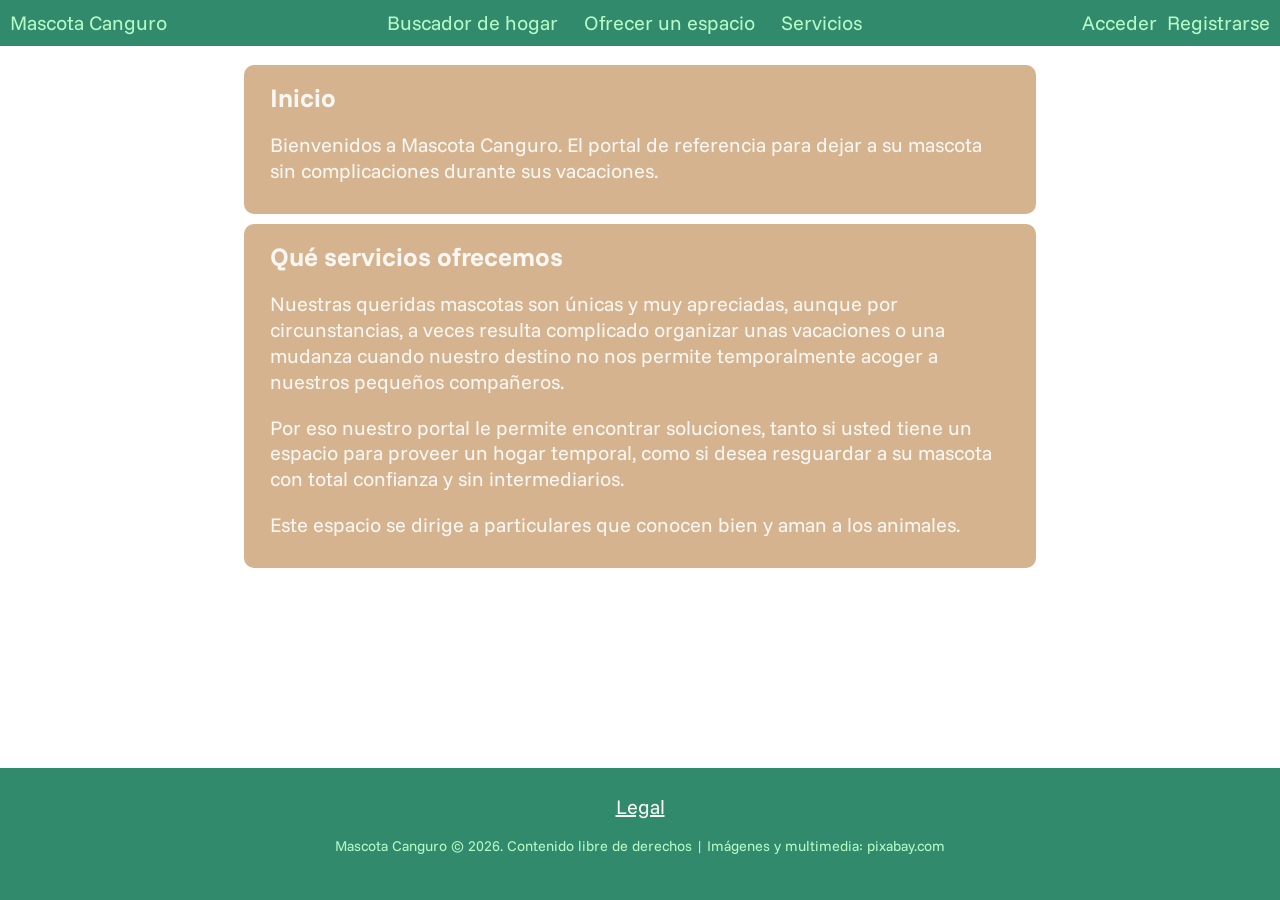
==== index.html @ 0e854c8a "20260302.1647 Changed file names and anchors." ====
<!DOCTYPE html>
<html lang="es">

<head>
    <meta charset="UTF-8">
    <meta name="viewport" content="width=device-width, initial-scale=1.0">
    <link rel="icon" type="image/png" href="favicon.png">
    <link rel="stylesheet" href="styles/variables.css" type="text/css" />
    <link rel="stylesheet" href="styles/styles.css" type="text/css" />
    <link rel="stylesheet" href="styles/forms.css" type="text/css" />
    <link rel="preconnect" href="https://fonts.googleapis.com" />
    <link rel="preconnect" href="https://fonts.gstatic.com" crossorigin />
    <script src="scripts/main.js" defer></script>
    <title>Mascota Canguro</title>
</head>

<body>
    <header class="header">
        <a href="index.html" class="brand">Mascota Canguro</a>

        <nav class="navegar">
            <ul>
                <li><a href="search.html">Buscador de hogar</a></li>
                <li><a href="spaces.html">Ofrecer un espacio</a></li>
                <li><a href="services.html">Servicios</a></li>
            </ul>
        </nav>

        <div class="auth">
            <a href="login.html">Acceder</a>
            <a href="register.html">Registrarse</a>
        </div>
    </header>

    <main>
        <div class="background">
            <video autoplay muted loop src="assets/dogrun.mp4"></video>
        </div>

        <div class="max-container"">
            <section class=" entitulado">
            <h1 class="titulo">Inicio</h1>
            <p class="descripcion">Bienvenidos a Mascota Canguro. El portal de referencia para dejar a su mascota sin
                complicaciones durante sus vacaciones.</p>
            </section>

            <section class="contenido">
                <h2>Qué servicios ofrecemos</h2>
                <p>Nuestras queridas mascotas son únicas y muy apreciadas, aunque por circunstancias, a veces resulta
                    complicado organizar
                    unas vacaciones o una mudanza cuando nuestro destino no nos permite temporalmente acoger a nuestros
                    pequeños compañeros.</p>
                <p>Por eso nuestro portal le permite encontrar soluciones, tanto si usted tiene un espacio para proveer
                    un hogar temporal, como
                    si desea resguardar a su mascota con total confianza y sin intermediarios.</p>
                <p>Este espacio se dirige a particulares que conocen bien y aman a los animales.</p>
            </section>
        </div>
    </main>

    <footer>
        <a href="legal.html">Legal</a>
        <p>Mascota Canguro © 2026. Contenido libre de derechos | Imágenes y multimedia: pixabay.com</p>
    </footer>
</body>

</html>
---- styles/variables.css ----
/*
#e1b07e, #ccff66, #587291, #171738, #ee92c2

    --color-A: #08724fd3;
    --color-B: #0fb17b;
    --color-C: #b9b192e6;
    --color-D: #b5fac6;
    --color-E: #F9F7F3;

    --color-A: #2d2d5a;
    --color-B: #587291;
    --color-C: #e1b07e;
    --color-D: #ee92c2;
    --color-E: #e1f9b1;
*/

@import url('https://fonts.googleapis.com/css2?family=Funnel+Sans:ital,wght@0,300..800;1,300..800&display=swap');

:root {
    --color-A: #08724fd3;
    --color-B: #0fb17b;
    --color-C: #cea57bd7;
    --color-D: #b5fac6;
    --color-E: #F9F7F3;
    --np: 1.618rem;
    --mp: 0.618rem;
}
---- styles/styles.css ----
html {
    height: 100%;
    overflow-y: scroll;
    font-size: 100%;
    box-sizing: border-box;
}

main {
    padding: var(--mp);
    color: var(--color-E);
}

.max-container {
    width: 100%;
    margin-inline: auto;
}

/*background*/
.background {
    position: fixed;
    inset: 0;
    overflow: hidden;
    z-index: -1;

    img,
    video {
        width: 100%;
        height: 100%;
        object-fit: cover;
        object-position: center;
        opacity: 33%;
    }
}

/*background*/

body {
    display: flex;
    flex-direction: column;
    height: 100%;
    margin: 0;
    font-family: 'Funnel Sans', sans-serif;
    font-size: clamp(16px, 4vw, 20px);
    line-height: var(--np);
}

.header {
    display: flex;
    flex-direction:row;
    align-items: center;
    gap: var(--np);
    padding: var(--mp);
    background: var(--color-A);

    * {
        text-decoration: none;
        color: var(--color-D);
        white-space: nowrap;
    }
}


.navegar {
    width: 100%;

    ul {
        display: flex;
        flex: 1 1 140px;
        flex-direction: column;
        list-style: none;
        align-items: center;
        justify-content: center;
        gap: var(--np);
        color: var(--color-D);
        margin: 0;
        padding: 0;
    }
}

.auth {
    display: flex;
    gap: var(--mp);
}

.entitulado,
.contenido {
    background: var(--color-C);
    padding: var(--mp) var(--np);
    border-radius: var(--mp);
    margin-top: var(--mp);
}

h1,
h2 {
    margin-block-start: var(--mp);
    color: var(--color-E);
    font-size: var(--np);
}

/*cards*/
.card-container {
    margin-top: var(--np);
    display: flex;
    justify-content: center;

    .cards {
        display: grid;
        grid-template-columns: repeat(auto-fit, minmax(260px, 1fr));
        gap: var(--mp);
        width: 100%;

        img {
            width: 100%;
            height: clamp(150px, 25vw, 200px);
            object-fit: cover;
        }

        h3,
        p {
            padding: 0 var(--mp);
        }

        h3 {
            font-size: clamp(1rem, 3vw, 1.2rem);
            margin-bottom: var(--mp);
            margin-top: 0;
            background-color: var(--color-E);
            color: var(--color-A);
        }

        p {
            margin: 0 0 var(--mp) 0;
            font-size: clamp(0.9rem, 2.5vw, 1rem);
        }
    }
}

.individual-card {
    min-width: 220px;
    background-color: var(--color-C);
    font-size: clamp(1rem, 4vw, 1.2rem);
    border-radius: var(--mp);
    overflow: hidden;
    display: flex;
    flex-direction: column;
    /*animación*/
    transition: transform 0.2s ease, box-shadow 0.2s ease;

    &:hover {
        transform: scale(1.011);
        box-shadow: 0 3px 13px var(--color-A);
    }
}

/*cards*/

/* footer */
footer {
    background: var(--color-A);
    padding: var(--np);
    text-align: center;
    margin-top: auto;

    a {
        display: flexbox;
        flex-direction: column;
        margin: var(--mp) var(--np);
        color: var(--color-E);
        white-space: nowrap;
    }

    p {
        font-size: 0.9rem;
        color: var(--color-D);
    }
}

/* footer */

/*media resize*/
@media (min-width: 768px) {
    .header {
        flex-direction: row;
        align-items: center;
        justify-content: space-between;
    }

    .navegar {
        flex: 1;
        display: flex;
        justify-content: center;

        ul {
            flex-direction: row;
            justify-content: center;
            gap: var(--np);
        }
    }

    .auth {
        justify-content: flex-end;
    }

    .max-container {
        max-width: 61.8vw;
    }
}
---- styles/forms.css ----
fieldset {
    .formulario {
        display: flex;
        flex-direction: column;
        label {
            margin-top: var(--mp);
        }
        optgroup {

        }
    }
    margin-bottom: var(--mp);
}

.botones {
    margin-top: var(--np);
    display: flex;
    flex-direction: row;
    justify-content:space-between;
}
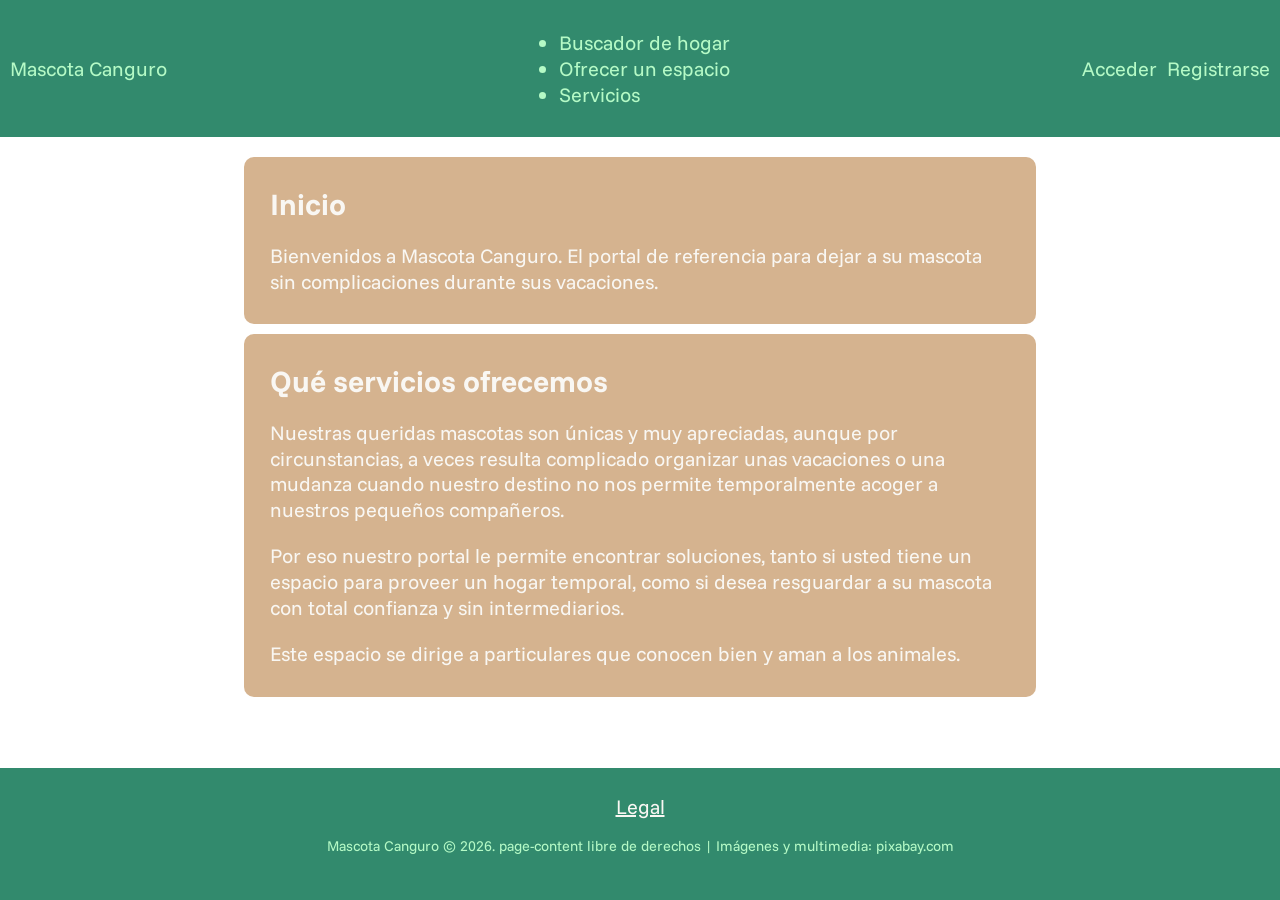
==== commit 7b24d282: "20260302.1720 Changed styles groups. html classes purge and rename." ====
--- a/index.html
+++ b/index.html
@@ -38,13 +38,13 @@
         </div>
 
         <div class="max-container"">
-            <section class=" entitulado">
+            <section class=" page-title">
             <h1 class="titulo">Inicio</h1>
             <p class="descripcion">Bienvenidos a Mascota Canguro. El portal de referencia para dejar a su mascota sin
                 complicaciones durante sus vacaciones.</p>
             </section>
 
-            <section class="contenido">
+            <section class="page-content">
                 <h2>Qué servicios ofrecemos</h2>
                 <p>Nuestras queridas mascotas son únicas y muy apreciadas, aunque por circunstancias, a veces resulta
                     complicado organizar
@@ -60,7 +60,7 @@
 
     <footer>
         <a href="legal.html">Legal</a>
-        <p>Mascota Canguro © 2026. Contenido libre de derechos | Imágenes y multimedia: pixabay.com</p>
+        <p>Mascota Canguro © 2026. page-content libre de derechos | Imágenes y multimedia: pixabay.com</p>
     </footer>
 </body>
 
--- a/styles/styles.css
+++ b/styles/styles.css
@@ -6,33 +6,36 @@
 }
 
 main {
+    /*margin and default font color*/
     padding: var(--mp);
     color: var(--color-E);
-}
-
-.max-container {
-    width: 100%;
-    margin-inline: auto;
-}
-
-/*background*/
-.background {
-    position: fixed;
-    inset: 0;
-    overflow: hidden;
-    z-index: -1;
-
-    img,
-    video {
+    /*margin and default font color*/
+
+    /*background*/
+    .background {
+        position: fixed;
+        inset: 0;
+        overflow: hidden;
+        z-index: -1;
+
+        img,
+        video {
+            width: 100%;
+            height: 100%;
+            object-fit: cover;
+            object-position: center;
+            opacity: 33%;
+        }
+    }
+    /*background*/
+
+    /*body capsule*/
+    .max-container {
         width: 100%;
-        height: 100%;
-        object-fit: cover;
-        object-position: center;
-        opacity: 33%;
-    }
-}
-
-/*background*/
+        margin-inline: auto;
+    }
+    /*body capsule*/
+}
 
 body {
     display: flex;
@@ -46,9 +49,8 @@
 
 .header {
     display: flex;
-    flex-direction:row;
+    flex-direction: row;
     align-items: center;
-    gap: var(--np);
     padding: var(--mp);
     background: var(--color-A);
 
@@ -57,41 +59,37 @@
         color: var(--color-D);
         white-space: nowrap;
     }
-}
-
-
-.navegar {
-    width: 100%;
-
-    ul {
+
+    .auth {
         display: flex;
-        flex: 1 1 140px;
-        flex-direction: column;
-        list-style: none;
-        align-items: center;
-        justify-content: center;
-        gap: var(--np);
-        color: var(--color-D);
-        margin: 0;
-        padding: 0;
-    }
-}
-
-.auth {
-    display: flex;
-    gap: var(--mp);
-}
-
-.entitulado,
-.contenido {
+        gap: var(--mp);
+    }
+
+    .navigate {
+        width: 100%;
+
+        ul {
+            display: flex;
+            flex: 1 1 140px;
+            flex-direction: column;
+            list-style: none;
+            align-items: center;
+            justify-content: center;
+            margin: 0;
+            padding: 0;
+        }
+    }
+}
+
+.page-title,
+.page-content {
     background: var(--color-C);
     padding: var(--mp) var(--np);
     border-radius: var(--mp);
     margin-top: var(--mp);
 }
 
-h1,
-h2 {
+.h-title {
     margin-block-start: var(--mp);
     color: var(--color-E);
     font-size: var(--np);
@@ -132,23 +130,23 @@
             margin: 0 0 var(--mp) 0;
             font-size: clamp(0.9rem, 2.5vw, 1rem);
         }
-    }
-}
-
-.individual-card {
-    min-width: 220px;
-    background-color: var(--color-C);
-    font-size: clamp(1rem, 4vw, 1.2rem);
-    border-radius: var(--mp);
-    overflow: hidden;
-    display: flex;
-    flex-direction: column;
-    /*animación*/
-    transition: transform 0.2s ease, box-shadow 0.2s ease;
-
-    &:hover {
-        transform: scale(1.011);
-        box-shadow: 0 3px 13px var(--color-A);
+
+        .individual-card {
+            min-width: 220px;
+            background-color: var(--color-C);
+            font-size: clamp(1rem, 4vw, 1.2rem);
+            border-radius: var(--mp);
+            overflow: hidden;
+            display: flex;
+            flex-direction: column;
+            /*animación*/
+            transition: transform 0.2s ease, box-shadow 0.2s ease;
+
+            &:hover {
+                transform: scale(1.011);
+                box-shadow: 0 3px 13px var(--color-A);
+            }
+        }
     }
 }
 
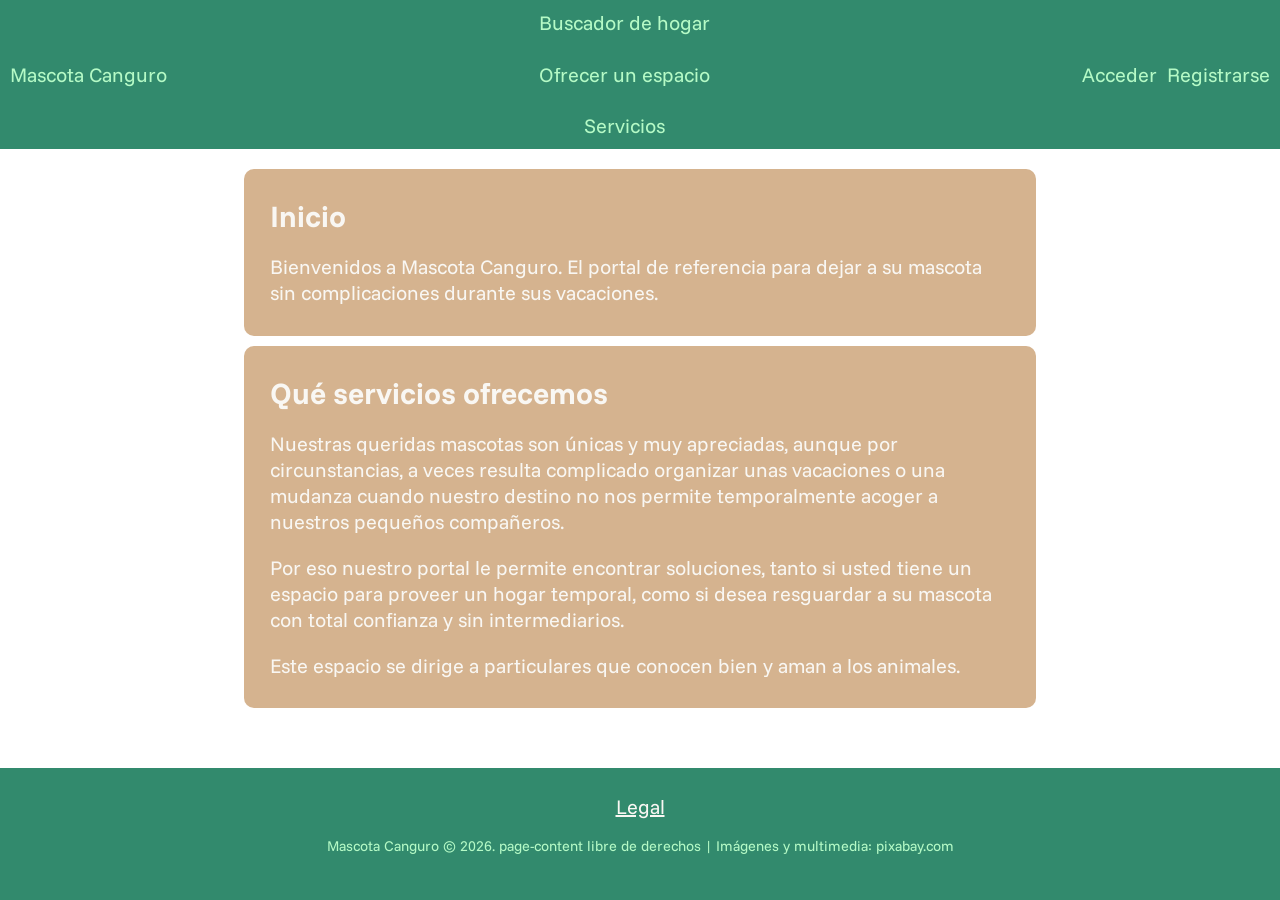
==== commit 04af37b9: "20260303.0918 changed nav class for index. refactor styles." ====
--- a/index.html
+++ b/index.html
@@ -18,7 +18,7 @@
     <header class="header">
         <a href="index.html" class="brand">Mascota Canguro</a>
 
-        <nav class="navegar">
+        <nav class="navigate">
             <ul>
                 <li><a href="search.html">Buscador de hogar</a></li>
                 <li><a href="spaces.html">Ofrecer un espacio</a></li>
--- a/styles/styles.css
+++ b/styles/styles.css
@@ -183,7 +183,7 @@
         justify-content: space-between;
     }
 
-    .navegar {
+    .navigate {
         flex: 1;
         display: flex;
         justify-content: center;
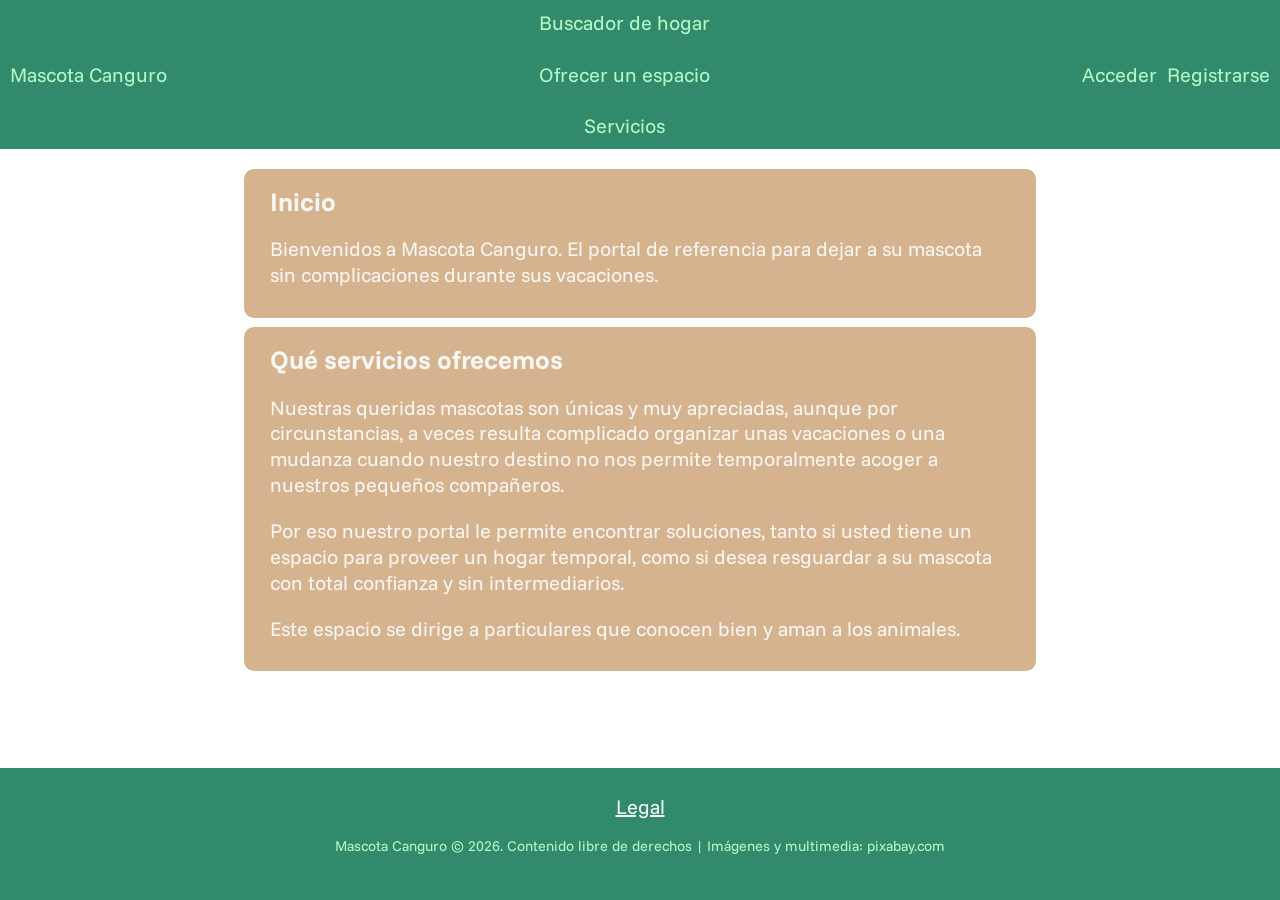
==== commit 05873500: "20260303.1701 deleted legal.html as unused. Added a generic PDF file generated by AI as href target " ====
--- a/index.html
+++ b/index.html
@@ -7,7 +7,6 @@
     <link rel="icon" type="image/png" href="favicon.png">
     <link rel="stylesheet" href="styles/variables.css" type="text/css" />
     <link rel="stylesheet" href="styles/styles.css" type="text/css" />
-    <link rel="stylesheet" href="styles/forms.css" type="text/css" />
     <link rel="preconnect" href="https://fonts.googleapis.com" />
     <link rel="preconnect" href="https://fonts.gstatic.com" crossorigin />
     <script src="scripts/main.js" defer></script>
@@ -38,14 +37,14 @@
         </div>
 
         <div class="max-container"">
-            <section class=" page-title">
-            <h1 class="titulo">Inicio</h1>
-            <p class="descripcion">Bienvenidos a Mascota Canguro. El portal de referencia para dejar a su mascota sin
+            <section class="page-title">
+            <h1 class="headers-title">Inicio</h1>
+            <p>Bienvenidos a Mascota Canguro. El portal de referencia para dejar a su mascota sin
                 complicaciones durante sus vacaciones.</p>
             </section>
 
             <section class="page-content">
-                <h2>Qué servicios ofrecemos</h2>
+                <h2 class="headers-title">Qué servicios ofrecemos</h2>
                 <p>Nuestras queridas mascotas son únicas y muy apreciadas, aunque por circunstancias, a veces resulta
                     complicado organizar
                     unas vacaciones o una mudanza cuando nuestro destino no nos permite temporalmente acoger a nuestros
@@ -59,8 +58,8 @@
     </main>
 
     <footer>
-        <a href="legal.html">Legal</a>
-        <p>Mascota Canguro © 2026. page-content libre de derechos | Imágenes y multimedia: pixabay.com</p>
+        <a href="files/legal.pdf" target="_blank">Legal</a>
+        <p>Mascota Canguro © 2026. Contenido libre de derechos | Imágenes y multimedia: pixabay.com</p>
     </footer>
 </body>
 
--- a/styles/styles.css
+++ b/styles/styles.css
@@ -89,7 +89,7 @@
     margin-top: var(--mp);
 }
 
-.h-title {
+.headers-title {
     margin-block-start: var(--mp);
     color: var(--color-E);
     font-size: var(--np);
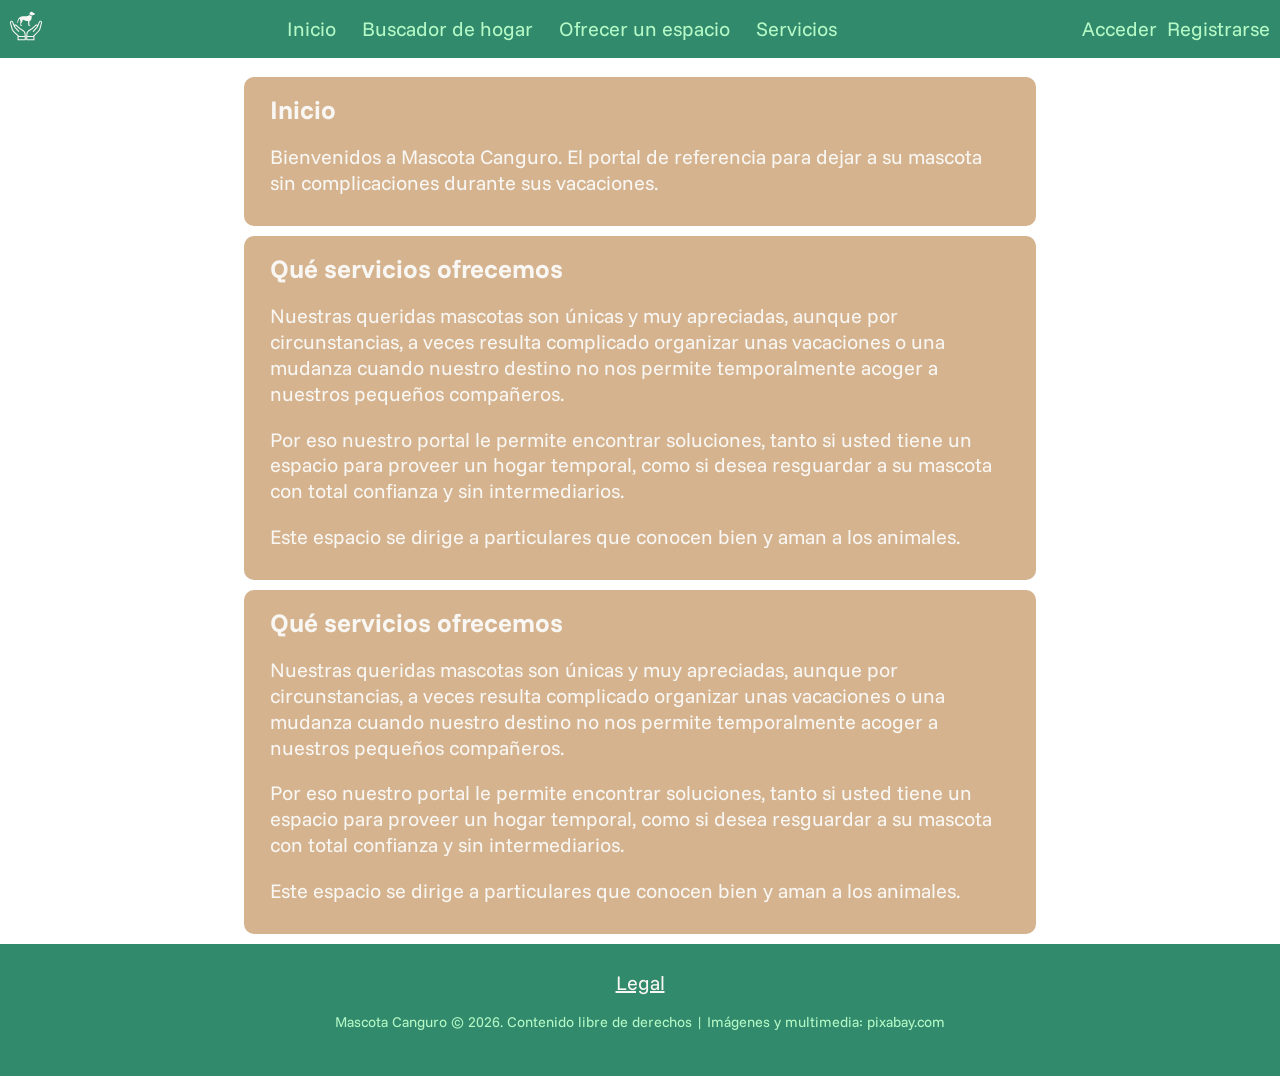
==== commit 07bce84a: "20260305.1620 README.md -> Updated pages; index.html/styles.css -> Tests with hamburger menu; servic" ====
--- a/index.html
+++ b/index.html
@@ -10,15 +10,30 @@
     <link rel="preconnect" href="https://fonts.googleapis.com" />
     <link rel="preconnect" href="https://fonts.gstatic.com" crossorigin />
     <script src="scripts/main.js" defer></script>
-    <title>Mascota Canguro</title>
+    <title>Mascota Canguro - Inicio</title>
 </head>
 
 <body>
     <header class="header">
-        <a href="index.html" class="brand">Mascota Canguro</a>
+        <a href="index.html" class="brand">
+            <svg width="32px" height="32px" version="1.1" id="Layer_1" xmlns="http://www.w3.org/2000/svg"
+                xmlns:xlink="http://www.w3.org/1999/xlink" x="0px" y="0px" viewBox="0 0 122.88 109.16"
+                style="enable-background:new 0 0 122.88 109.16" xml:space="preserve">
+                <g>
+                    <path
+                        d="M66.41,92.93h21.91c1.76-1.75,3.69-3.57,5.65-5.42c4.11-3.89,8.4-7.95,12.81-13.03c5.04-5.81,5.58-7.82,7.11-13.51 c0.29-1.07,0.61-2.27,1.03-3.76l2.62-9.21l0.03-0.1c1.4-4.1,1.51-6.81,0.93-8.37c-0.18-0.48-0.41-0.8-0.68-0.97 c-0.21-0.14-0.49-0.19-0.78-0.16c-0.68,0.07-1.45,0.5-2.15,1.27l-7.78,18.53c-0.07,0.17-0.17,0.33-0.28,0.47 c-0.46,0.83-1.08,1.64-1.88,2.41l-13.8,15.39c-0.75,0.84-2.04,0.91-2.87,0.16c-0.84-0.75-0.91-2.04-0.16-2.87l13.81-15.39 c0.06-0.07,0.12-0.14,0.19-0.2c1.43-1.36,1.88-2.83,1.63-3.9c-0.08-0.33-0.22-0.61-0.42-0.8c-0.19-0.17-0.44-0.29-0.75-0.32v0 c-1.23-0.13-3.04,0.78-5.25,3.39l0,0c-0.06,0.07-0.13,0.14-0.2,0.21l-5.35,4.72l-0.03,0.03c-5.79,5.48-8.28,6.78-12.82,9.15 c-0.95,0.5-1.99,1.04-3.28,1.74c-0.51,0.28-1.01,0.62-1.5,0.99c-0.52,0.4-1.02,0.81-1.49,1.21c-2.4,2.02-3.66,3.66-4.38,5.47 c-0.75,1.88-1.02,4.17-1.39,7.31c-0.15,1.27-0.26,2.52-0.35,3.77C66.47,91.75,66.44,92.35,66.41,92.93L66.41,92.93z M75.02,5.09 c10.22-11.03,11.94-1.01,19.46,1.1C95.39,6.44,96.07,6.5,96,6.93c-0.66,4.32-2.07,5.14-3.64,5.18c-1.74,0.05-3.15,0.02-4.2,0.51 c-1.33,0.63-2.29,1.45-3,2.41L74.48,9.58C74.83,8.32,75.01,6.83,75.02,5.09L75.02,5.09L75.02,5.09z M84.05,17.11 c-2.27,6.06,0.76,15.08-9.42,18.4c-0.61,5.16-0.59,10.33,0.14,15.49l1.24-0.13c2.23-0.24,2.21,1.78,1.15,3.09h-6.58 C70.1,47.77,68.91,41,69.41,35.09c-3.47,0.93-5.55,0.68-9.32-0.75c-1.83-0.7-9.36-5.2-11.41-3.37c-1.15,1.04,1.92,5.17-5.67,12.51 l0.14,7.26l1.28,0c1.94,0,1.84,1.94,1.13,3.21h-3.75c-2.49,0-1.97,0.27-2-2.36l-0.06-5.65l-0.4-3.5c0.01-2.09,1.5-4.31,0.07-9.27 c-0.94-3.29-0.87-5.9-3.34-6.27c-2.29,4.63-4.49,8.86-6.42,13.71c-0.13,0.33-0.31,0.64-0.47,0.96c-2.2,5.06-3.12,1.26-1.89-1.75 l0.82-2c1.05-4.24,4.02-12.2,6.82-15.15c10.56-11.14,31.96-0.6,38.26-10.24L84.05,17.11L84.05,17.11L84.05,17.11z M73.26,12.39 l0.08-0.13C73.32,12.3,73.29,12.34,73.26,12.39L73.26,12.39z M74.12,10.67c-0.04,0.12-0.09,0.25-0.13,0.37L74.12,10.67L74.12,10.67 z M56.47,92.93H34.55c-1.76-1.75-3.69-3.57-5.65-5.42c-4.11-3.89-8.4-7.95-12.81-13.03c-5.04-5.81-5.58-7.82-7.11-13.51 C8.7,59.9,8.38,58.7,7.96,57.21L5.34,48l-0.03-0.1c-1.4-4.1-1.51-6.81-0.93-8.37c0.18-0.48,0.41-0.8,0.68-0.97 c0.21-0.14,0.49-0.19,0.78-0.16C6.53,38.47,7.3,38.9,8,39.67l7.78,18.53c0.07,0.17,0.17,0.33,0.28,0.47 c0.46,0.83,1.08,1.64,1.88,2.41l13.8,15.39c0.75,0.84,2.04,0.91,2.87,0.16c0.84-0.75,0.91-2.04,0.16-2.87L20.96,58.36 c-0.06-0.07-0.12-0.14-0.19-0.2c-1.43-1.36-1.88-2.83-1.63-3.9c0.08-0.33,0.22-0.61,0.42-0.8c0.19-0.17,0.44-0.29,0.75-0.32v0 c1.23-0.13,3.05,0.78,5.25,3.39l0,0c0.06,0.07,0.13,0.14,0.2,0.21l5.35,4.72l0.03,0.03c5.79,5.48,8.28,6.78,12.82,9.15 c0.95,0.5,1.99,1.04,3.28,1.74c0.51,0.28,1.01,0.62,1.5,0.99c0.52,0.4,1.02,0.81,1.49,1.21c2.4,2.02,3.66,3.66,4.38,5.47 c0.75,1.88,1.02,4.17,1.39,7.31c0.15,1.27,0.26,2.52,0.35,3.77C56.41,91.75,56.44,92.35,56.47,92.93L56.47,92.93z M29.45,93.63 c-0.31,0.36-0.5,0.83-0.5,1.34v12.14c0,1.13,0.92,2.04,2.04,2.04h27.58c1.13,0,2.04-0.92,2.04-2.04V94.86c0-1.3-0.08-2.7-0.17-4 c-0.09-1.33-0.21-2.65-0.36-3.96c-0.4-3.43-0.7-5.94-1.66-8.35c-0.99-2.47-2.58-4.6-5.53-7.09c-0.54-0.46-1.09-0.92-1.67-1.35 c-0.61-0.46-1.27-0.9-2.01-1.31c-1.2-0.65-2.32-1.24-3.34-1.78c-4.2-2.2-6.5-3.4-11.91-8.52c-0.04-0.04-0.09-0.08-0.13-0.11 L28.6,53.8c-3.19-3.73-6.31-4.97-8.7-4.71l-0.01,0v0c-1.17,0.12-2.17,0.58-2.97,1.28l-5.27-12.56l-0.01,0 c-0.08-0.18-0.18-0.35-0.31-0.51c-1.46-1.75-3.31-2.77-5.08-2.95c-1.21-0.12-2.38,0.14-3.4,0.8c-0.97,0.63-1.77,1.61-2.27,2.96 c-0.88,2.35-0.86,6,0.86,11.05l2.6,9.15c0.38,1.32,0.71,2.59,1.02,3.71c1.7,6.35,2.3,8.6,7.97,15.12 c4.49,5.17,8.88,9.33,13.1,13.32C27.23,91.52,28.33,92.56,29.45,93.63L29.45,93.63z M33.35,97.02c0.27,0.06,0.55,0.06,0.83,0h22.34 v8.06H33.03v-8.06H33.35L33.35,97.02z M93.43,93.63c0.31,0.36,0.5,0.83,0.5,1.34v12.14c0,1.13-0.91,2.04-2.04,2.04H64.32 c-1.13,0-2.04-0.92-2.04-2.04V94.86c0-0.07,0-0.15,0.01-0.22c0.03-1.31,0.08-2.58,0.16-3.78c0.09-1.33,0.21-2.65,0.36-3.96 c0.4-3.43,0.7-5.94,1.66-8.35c0.99-2.47,2.58-4.6,5.53-7.09c0.54-0.46,1.09-0.92,1.67-1.35c0.61-0.46,1.27-0.9,2.01-1.31 c1.2-0.65,2.32-1.24,3.34-1.78c4.2-2.2,6.5-3.4,11.91-8.52c0.04-0.04,0.09-0.08,0.13-0.11l5.22-4.61c3.19-3.73,6.31-4.97,8.7-4.71 l0.01,0v0c1.17,0.12,2.17,0.58,2.97,1.28l5.27-12.56l0.01,0c0.08-0.18,0.18-0.35,0.31-0.51c1.46-1.75,3.31-2.77,5.08-2.95 c1.21-0.12,2.38,0.14,3.4,0.8c0.97,0.63,1.77,1.61,2.27,2.96c0.88,2.35,0.86,6-0.86,11.05l-2.6,9.15 c-0.38,1.32-0.71,2.59-1.02,3.71c-1.7,6.35-2.3,8.6-7.97,15.12c-4.49,5.17-8.88,9.33-13.1,13.32 C95.65,91.52,94.55,92.56,93.43,93.63L93.43,93.63z M89.53,97.02c-0.27,0.06-0.55,0.06-0.83,0H66.36v8.06h23.49v-8.06H89.53 L89.53,97.02z" />
+                </g>
+            </svg>
+        </a>
+
+        <input type="checkbox" id="menu-toggle" class="menu-toggle">
+        <label for="menu-toggle" class="hamburger">
+            ☰
+        </label>
 
         <nav class="navigate">
             <ul>
+                <li><a href="index.html" class="brand">Inicio</a></li>
                 <li><a href="search.html">Buscador de hogar</a></li>
                 <li><a href="spaces.html">Ofrecer un espacio</a></li>
                 <li><a href="services.html">Servicios</a></li>
@@ -33,14 +48,26 @@
 
     <main>
         <div class="background">
-            <video autoplay muted loop src="assets/dogrun.mp4"></video>
+            <video autoplay muted loop src="assets/video/dogrun.mp4"></video>
         </div>
 
         <div class="max-container"">
-            <section class="page-title">
+            <section class=" page-title">
             <h1 class="headers-title">Inicio</h1>
             <p>Bienvenidos a Mascota Canguro. El portal de referencia para dejar a su mascota sin
                 complicaciones durante sus vacaciones.</p>
+            </section>
+
+            <section class="page-content">
+                <h2 class="headers-title">Qué servicios ofrecemos</h2>
+                <p>Nuestras queridas mascotas son únicas y muy apreciadas, aunque por circunstancias, a veces resulta
+                    complicado organizar
+                    unas vacaciones o una mudanza cuando nuestro destino no nos permite temporalmente acoger a nuestros
+                    pequeños compañeros.</p>
+                <p>Por eso nuestro portal le permite encontrar soluciones, tanto si usted tiene un espacio para proveer
+                    un hogar temporal, como
+                    si desea resguardar a su mascota con total confianza y sin intermediarios.</p>
+                <p>Este espacio se dirige a particulares que conocen bien y aman a los animales.</p>
             </section>
 
             <section class="page-content">
--- a/styles/styles.css
+++ b/styles/styles.css
@@ -27,6 +27,7 @@
             opacity: 33%;
         }
     }
+
     /*background*/
 
     /*body capsule*/
@@ -34,6 +35,7 @@
         width: 100%;
         margin-inline: auto;
     }
+
     /*body capsule*/
 }
 
@@ -50,6 +52,7 @@
 .header {
     display: flex;
     flex-direction: row;
+    justify-content: space-between;
     align-items: center;
     padding: var(--mp);
     background: var(--color-A);
@@ -60,17 +63,47 @@
         white-space: nowrap;
     }
 
+    .brand {
+        fill: var(--color-E);
+    }
+
     .auth {
         display: flex;
         gap: var(--mp);
     }
 
+    .menu-toggle {
+        display: none;
+    }
+
+    .hamburger {
+        width: 34px;
+        height: 34px;
+        align-content: center;
+        text-align: center;
+        display: block;
+        cursor: pointer;
+        position: fixed;
+        transform: translateY(55px);
+        background-color: var(--color-A);
+        border-radius: 50%;
+    }
+
+    .menu-toggle:checked+.hamburger+.navigate {
+        display: block;
+
+        ul {
+            flex-direction: row;
+            align-items: center;
+            padding: var(--mp) 0;
+        }
+    }
+
     .navigate {
+        display: none;
         width: 100%;
 
         ul {
-            display: flex;
-            flex: 1 1 140px;
             flex-direction: column;
             list-style: none;
             align-items: center;
@@ -181,19 +214,26 @@
         flex-direction: row;
         align-items: center;
         justify-content: space-between;
-    }
-
-    .navigate {
-        flex: 1;
-        display: flex;
-        justify-content: center;
-
-        ul {
-            flex-direction: row;
+
+        .hamburger {
+            display: none;
+        }
+
+        .navigate {
+            display: flex;
             justify-content: center;
-            gap: var(--np);
-        }
-    }
+
+            ul {
+                display: flex;
+                flex: 1 1 140px;
+                flex-direction: row;
+                justify-content: center;
+                gap: var(--np);
+            }
+        }
+    }
+
+
 
     .auth {
         justify-content: flex-end;
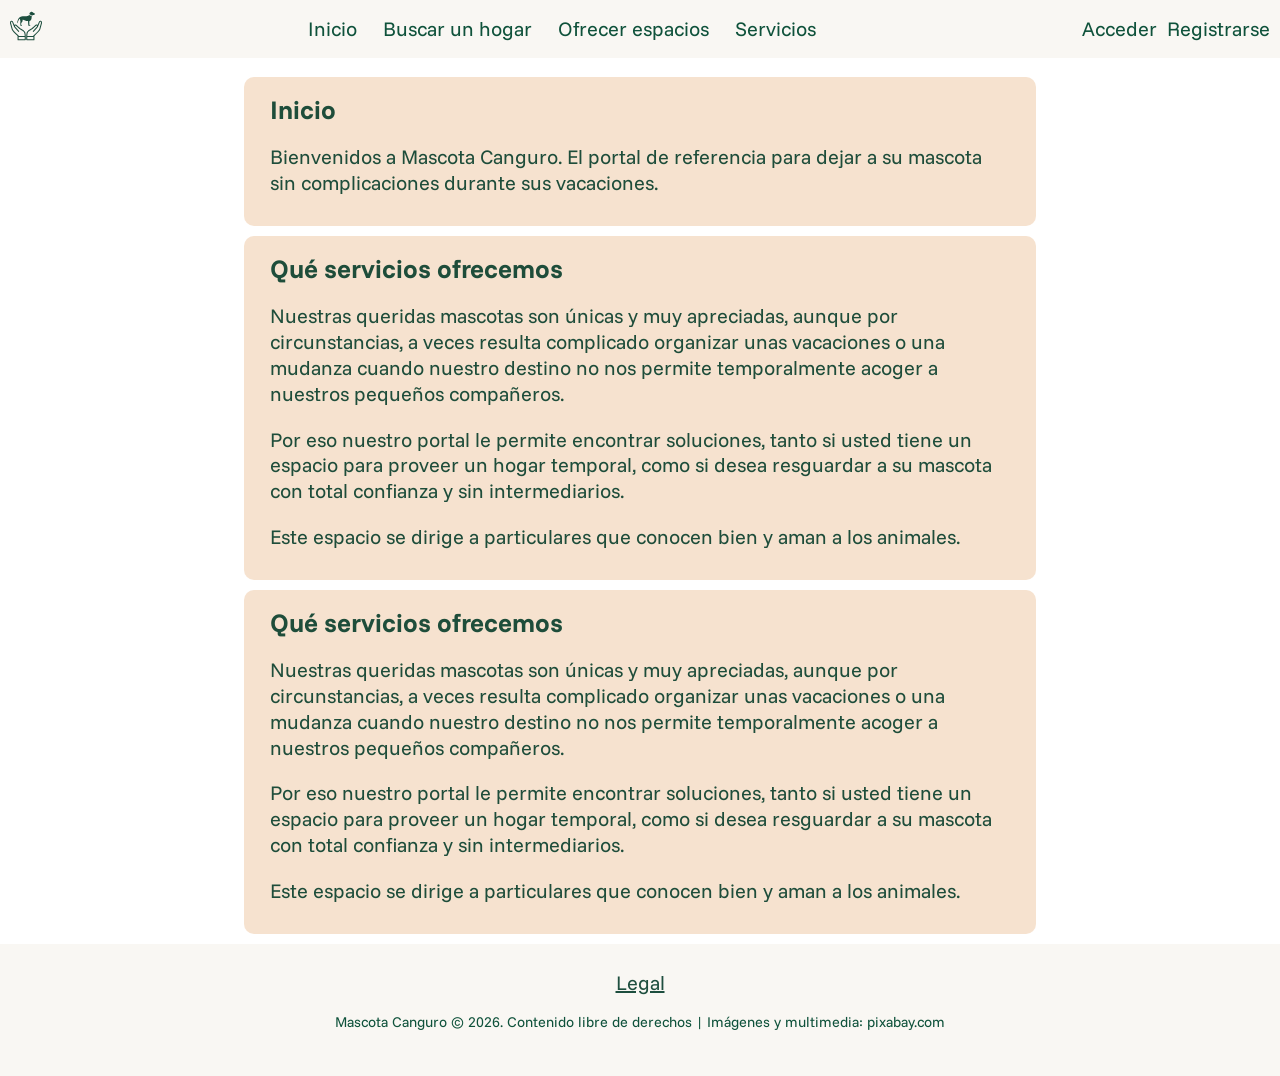
==== commit 0e2a0052: "20260305.1658 variables.css -> Added dark/light mode compatibility; *.hmtl -> added hamburguer butto" ====
--- a/index.html
+++ b/index.html
@@ -29,13 +29,13 @@
         <input type="checkbox" id="menu-toggle" class="menu-toggle">
         <label for="menu-toggle" class="hamburger">
             ☰
-        </label>
+        </label></input>
 
         <nav class="navigate">
             <ul>
                 <li><a href="index.html" class="brand">Inicio</a></li>
-                <li><a href="search.html">Buscador de hogar</a></li>
-                <li><a href="spaces.html">Ofrecer un espacio</a></li>
+                <li><a href="search.html">Buscar un hogar</a></li>
+                <li><a href="spaces.html">Ofrecer espacios</a></li>
                 <li><a href="services.html">Servicios</a></li>
             </ul>
         </nav>
--- a/styles/variables.css
+++ b/styles/variables.css
@@ -17,11 +17,20 @@
 @import url('https://fonts.googleapis.com/css2?family=Funnel+Sans:ital,wght@0,300..800;1,300..800&display=swap');
 
 :root {
-    --color-A: #08724fd3;
-    --color-B: #0fb17b;
-    --color-C: #cea57bd7;
+    --color-E: #033a28e3;
+    --color-D: #0f523b;
+    --color-C: #f5ddc6d7;
+    --color-B: #b5fac6;
+    --color-A: #F9F7F3;
+
+    @media (prefers-color-scheme: dark) {
+    --color-A: #033a28e3;
+    --color-B: #0f523b;
+    --color-C: #7c552ed7;
     --color-D: #b5fac6;
     --color-E: #F9F7F3;
+}
     --np: 1.618rem;
     --mp: 0.618rem;
-}+}
+
--- a/styles/styles.css
+++ b/styles/styles.css
@@ -87,13 +87,21 @@
         transform: translateY(55px);
         background-color: var(--color-A);
         border-radius: 50%;
-    }
+        z-index: 1;
+    }
+
 
     .menu-toggle:checked+.hamburger+.navigate {
         display: block;
+        position: fixed;
+        width: fit-content;
+        padding: var(--mp) var(--np);
+        border-radius: var(--mp);
+        transform: translateY(144px);
+        background-color: var(--color-A);
 
         ul {
-            flex-direction: row;
+            justify-items: left;
             align-items: center;
             padding: var(--mp) 0;
         }
@@ -229,6 +237,28 @@
                 flex-direction: row;
                 justify-content: center;
                 gap: var(--np);
+                margin-left: var(--mp);
+                margin-right: var(--mp);
+            }
+        }
+
+        .menu-toggle:checked+.hamburger+.navigate {
+            position:unset;
+            display: flex;
+            justify-content: space-between;
+            padding: 0;
+            border-radius: 0;
+            transform: translateY(0);
+            background-color:rgba(255, 255, 255, 0);
+
+            ul {
+                display: flex;
+                flex: 1 1 140px;
+                flex-direction: row;
+                justify-content: center;
+                gap: var(--np);
+                margin-left: var(--mp);
+                margin-right: var(--mp);
             }
         }
     }
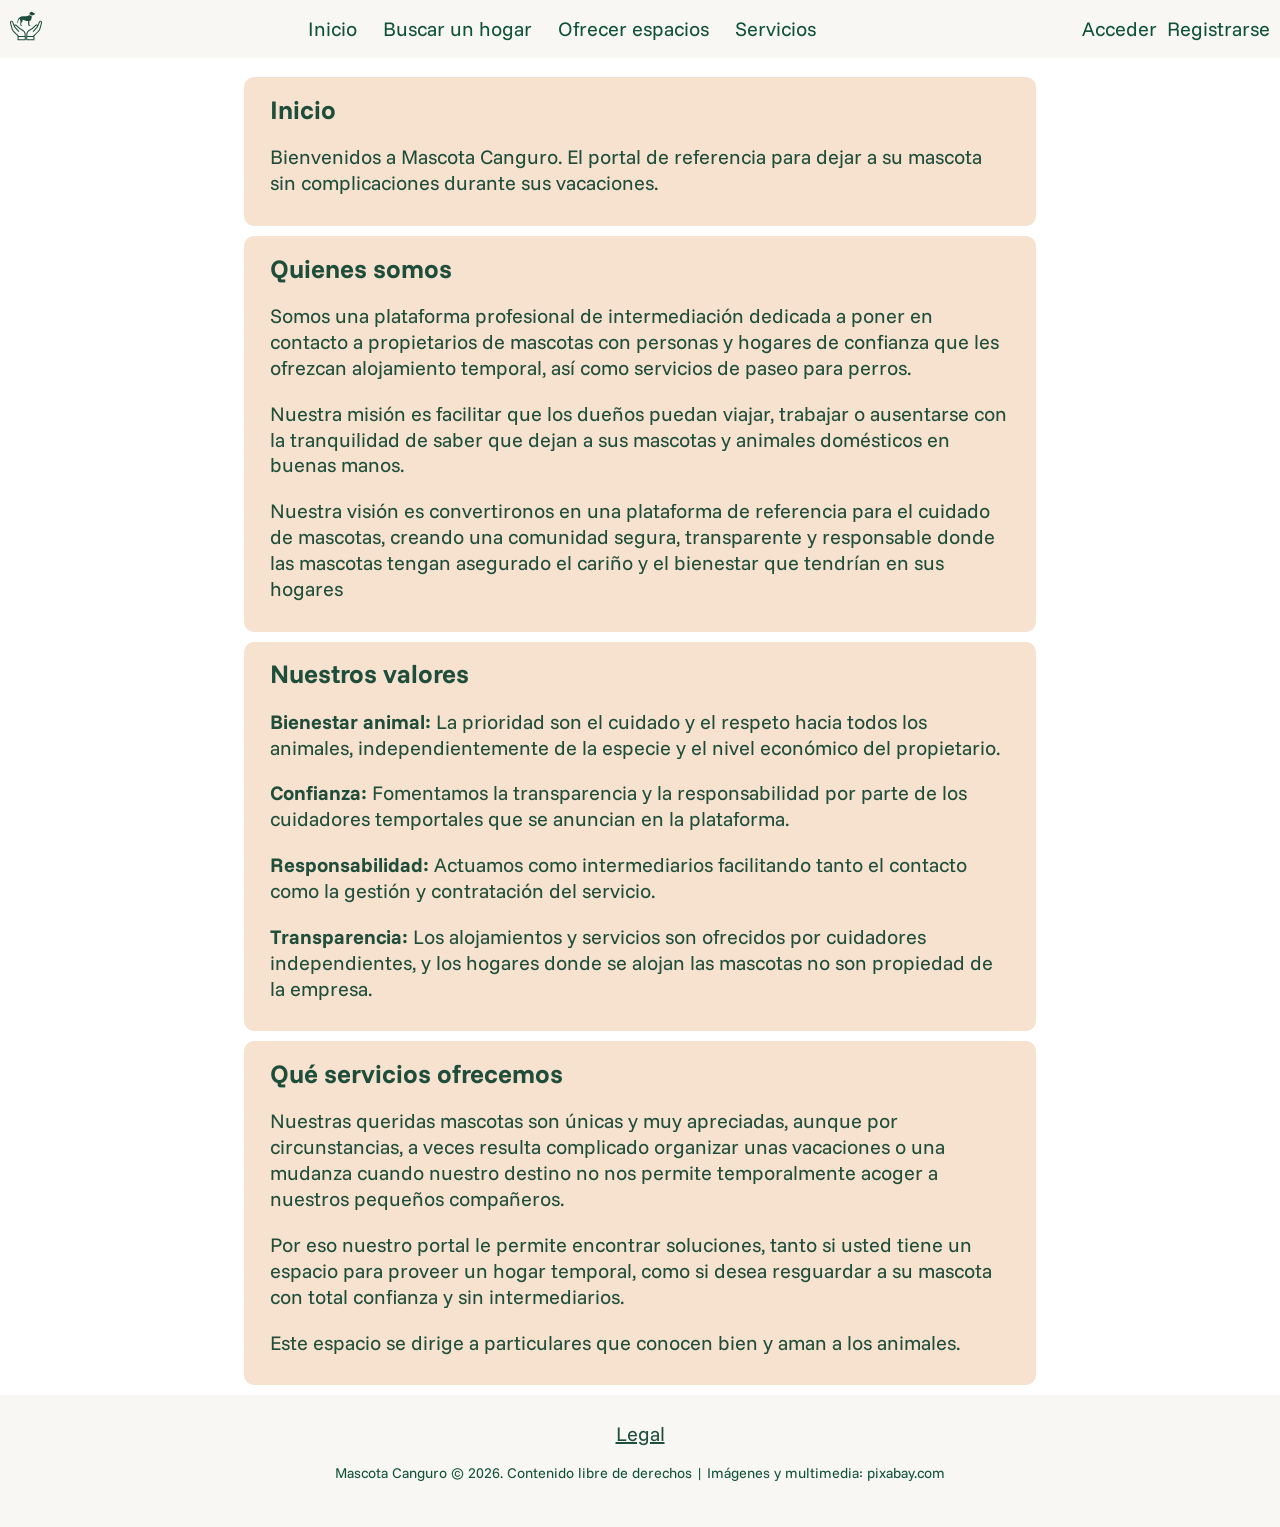
==== commit 27c94f56: "20260305.2018 index.html search.html services.html -> dummy content update.." ====
--- a/index.html
+++ b/index.html
@@ -59,15 +59,27 @@
             </section>
 
             <section class="page-content">
-                <h2 class="headers-title">Qué servicios ofrecemos</h2>
-                <p>Nuestras queridas mascotas son únicas y muy apreciadas, aunque por circunstancias, a veces resulta
-                    complicado organizar
-                    unas vacaciones o una mudanza cuando nuestro destino no nos permite temporalmente acoger a nuestros
-                    pequeños compañeros.</p>
-                <p>Por eso nuestro portal le permite encontrar soluciones, tanto si usted tiene un espacio para proveer
-                    un hogar temporal, como
-                    si desea resguardar a su mascota con total confianza y sin intermediarios.</p>
-                <p>Este espacio se dirige a particulares que conocen bien y aman a los animales.</p>
+                <h2 class="headers-title">Quienes somos</h2>
+                <p>Somos una plataforma profesional de intermediación dedicada a poner en contacto a propietarios de
+                    mascotas con personas y hogares de confianza que les ofrezcan alojamiento temporal, así como
+                    servicios de paseo para perros.</p>
+                <p>Nuestra misión es facilitar que los dueños puedan viajar, trabajar o ausentarse con la tranquilidad
+                    de saber que dejan a sus mascotas y animales domésticos en buenas manos.</p>
+                <p>Nuestra visión es convertironos en una plataforma de referencia para el cuidado de mascotas, creando
+                    una comunidad segura, transparente y responsable donde las mascotas tengan asegurado el cariño y el
+                    bienestar que tendrían en sus hogares </p>
+            </section>
+
+            <section class="page-content">
+                <h2 class="headers-title">Nuestros valores</h2>
+                <p><b>Bienestar animal:</b> La prioridad son el cuidado y el respeto hacia todos los animales,
+                    independientemente de la especie y el nivel económico del propietario.</p>
+                <p><b>Confianza:</b> Fomentamos la transparencia y la responsabilidad por parte de los cuidadores temportales
+                    que se anuncian en la plataforma.</p>
+                <p><b>Responsabilidad:</b> Actuamos como intermediarios facilitando tanto el contacto como la gestión y
+                    contratación del servicio.</p>
+                <p><b>Transparencia:</b> Los alojamientos y servicios son ofrecidos por cuidadores independientes, y los
+                    hogares donde se alojan las mascotas no son propiedad de la empresa.</p>
             </section>
 
             <section class="page-content">
--- a/styles/variables.css
+++ b/styles/variables.css
@@ -1,19 +1,3 @@
-/*
-#e1b07e, #ccff66, #587291, #171738, #ee92c2
-
-    --color-A: #08724fd3;
-    --color-B: #0fb17b;
-    --color-C: #b9b192e6;
-    --color-D: #b5fac6;
-    --color-E: #F9F7F3;
-
-    --color-A: #2d2d5a;
-    --color-B: #587291;
-    --color-C: #e1b07e;
-    --color-D: #ee92c2;
-    --color-E: #e1f9b1;
-*/
-
 @import url('https://fonts.googleapis.com/css2?family=Funnel+Sans:ital,wght@0,300..800;1,300..800&display=swap');
 
 :root {
@@ -22,6 +6,7 @@
     --color-C: #f5ddc6d7;
     --color-B: #b5fac6;
     --color-A: #F9F7F3;
+    --opacity: 34%;
 
     @media (prefers-color-scheme: dark) {
     --color-A: #033a28e3;
@@ -29,8 +14,8 @@
     --color-C: #7c552ed7;
     --color-D: #b5fac6;
     --color-E: #F9F7F3;
+    --opacity: 89%;
 }
     --np: 1.618rem;
     --mp: 0.618rem;
-}
-
+}
--- a/styles/styles.css
+++ b/styles/styles.css
@@ -6,10 +6,9 @@
 }
 
 main {
-    /*margin and default font color*/
+    /*global padding and default font color*/
     padding: var(--mp);
     color: var(--color-E);
-    /*margin and default font color*/
 
     /*background*/
     .background {
@@ -24,7 +23,7 @@
             height: 100%;
             object-fit: cover;
             object-position: center;
-            opacity: 33%;
+            opacity: var(--opacity)
         }
     }
 
@@ -159,10 +158,12 @@
             padding: 0 var(--mp);
         }
 
-        h3 {
+        .card-title-distribution {
+            display: inline-flex;
+            align-items: center;
+            justify-content: space-between;
+            margin-bottom: var(--mp);
             font-size: clamp(1rem, 3vw, 1.2rem);
-            margin-bottom: var(--mp);
-            margin-top: 0;
             background-color: var(--color-E);
             color: var(--color-A);
         }
@@ -180,12 +181,15 @@
             overflow: hidden;
             display: flex;
             flex-direction: column;
-            /*animación*/
-            transition: transform 0.2s ease, box-shadow 0.2s ease;
-
-            &:hover {
-                transform: scale(1.011);
-                box-shadow: 0 3px 13px var(--color-A);
+
+            /* animation */
+            @media (hover: hover) and (pointer: fine) {
+                transition: transform 0.2s ease, box-shadow 0.2s ease;
+
+                &:hover {
+                    transform: scale(1.011);
+                    box-shadow: 0 3px 13px var(--color-A);
+                }
             }
         }
     }
@@ -243,13 +247,13 @@
         }
 
         .menu-toggle:checked+.hamburger+.navigate {
-            position:unset;
+            position: unset;
             display: flex;
             justify-content: space-between;
             padding: 0;
             border-radius: 0;
             transform: translateY(0);
-            background-color:rgba(255, 255, 255, 0);
+            background-color: rgba(255, 255, 255, 0);
 
             ul {
                 display: flex;
